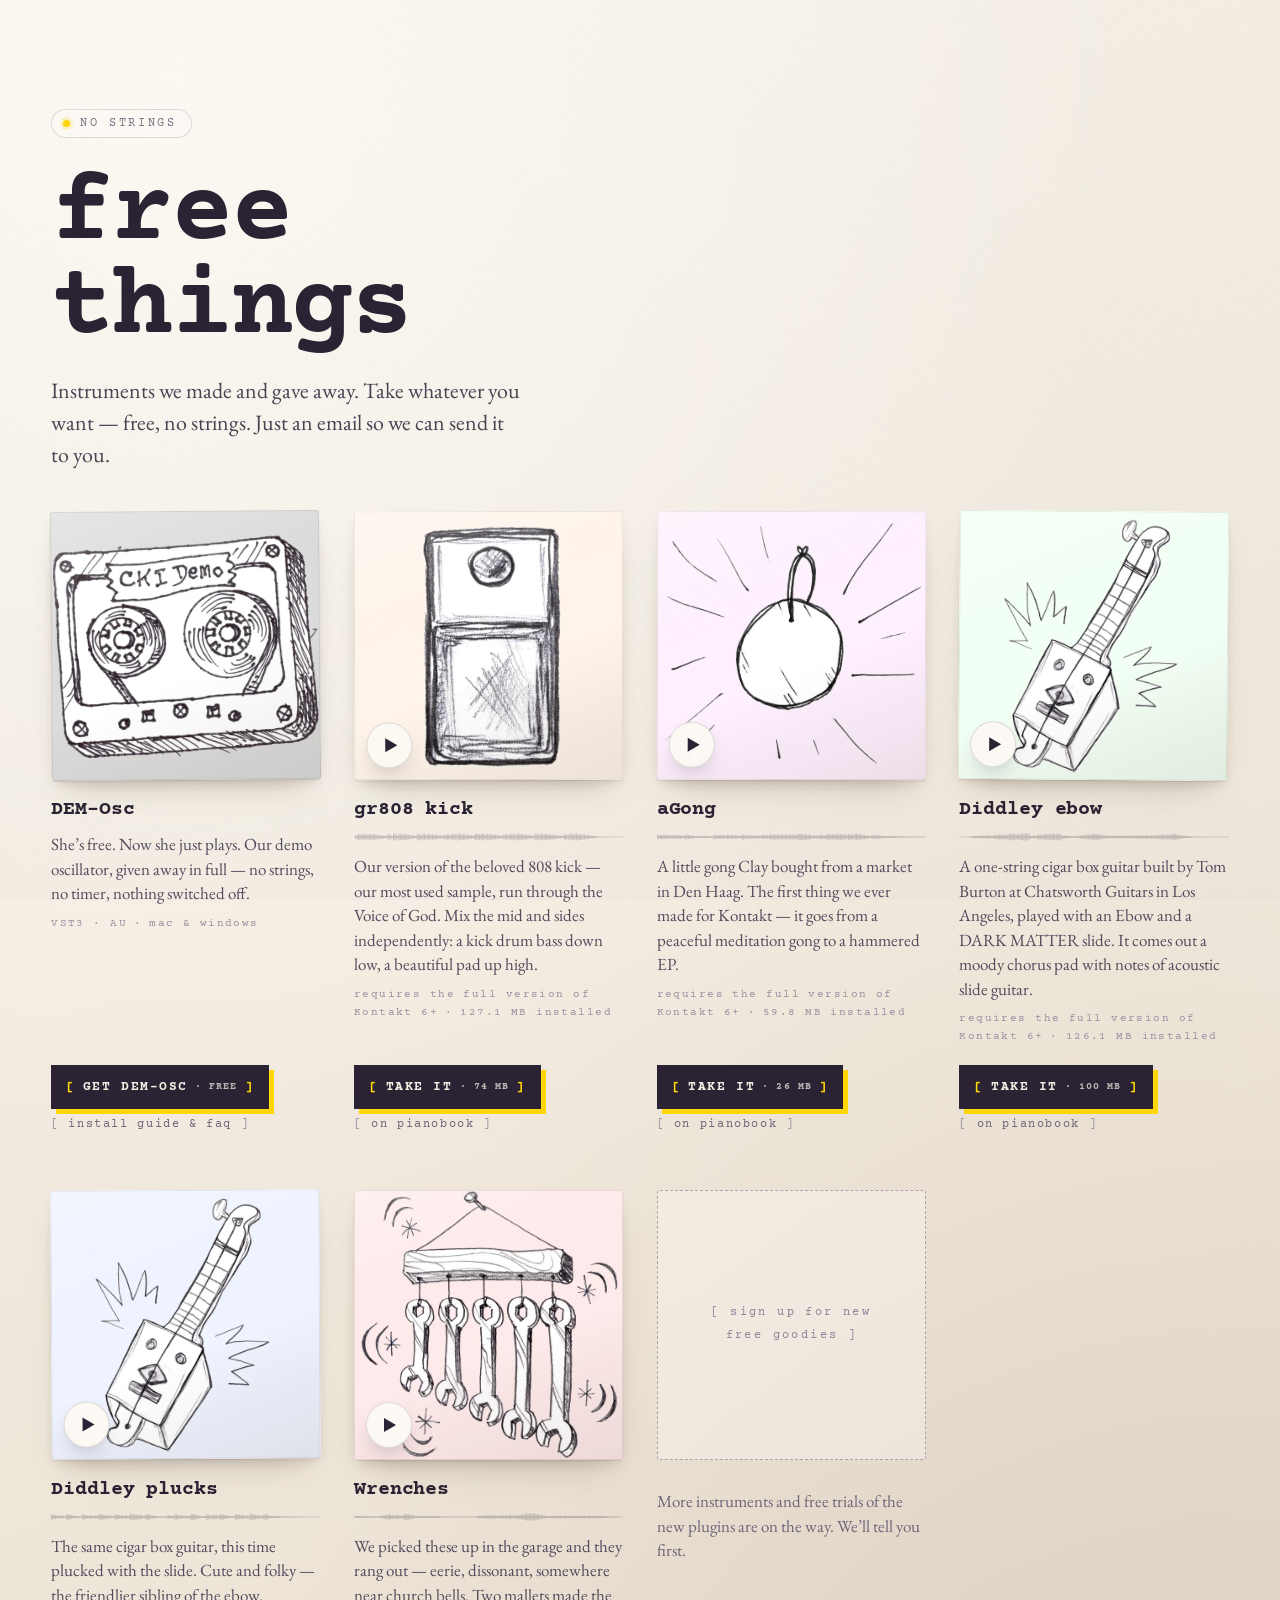
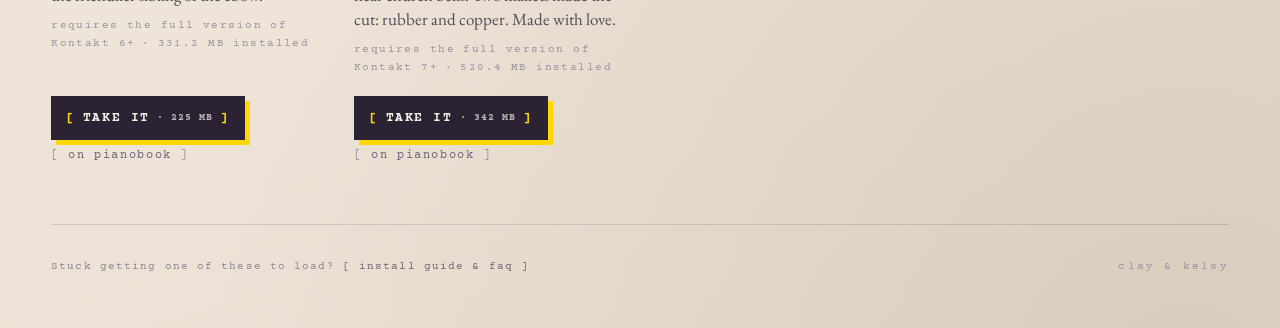
==== index.html @ 27d346ce "free things: the plugins-page graft — ring play button on every tile, eyebrow + lowercase title, ink" ====
<!doctype html>
<html lang="en">
<head>
<meta charset="utf-8">
<meta name="viewport" content="width=device-width, initial-scale=1, viewport-fit=cover">
<meta name="theme-color" content="#f4eee4">
<title>Free Things — clay &amp; kelsy</title>
<meta name="description" content="Instruments we made and gave away. Hear them, take whatever you want.">
<link rel="preconnect" href="https://fonts.googleapis.com">
<link rel="preconnect" href="https://fonts.gstatic.com" crossorigin>
<link href="https://fonts.googleapis.com/css2?family=Courier+Prime:wght@400;700&family=EB+Garamond:ital,wght@0,400;1,400&display=swap" rel="stylesheet">
<link rel="stylesheet" href="styles.css?v=38">
</head>
<body>

<div id="page">

  <header id="mast">
    <div class="mast-in">
      <p class="eyebrow"><span class="dot" aria-hidden="true"></span>no strings</p>
      <h1 class="h1">free things</h1>
      <p class="lede">Instruments we made and gave away. Take whatever you want — free,
        no strings. Just an email so we can send it to you.</p>
    </div>
    <button id="soundBtn" class="sound" hidden aria-pressed="false">
      <span class="eq" aria-hidden="true"><i></i><i></i><i></i></span>
      <span class="sb-label">stop</span>
    </button>
  </header>

  <main id="table"></main>

  <footer id="foot">
    <p class="f-note">Stuck getting one of these to load?
      <a href="https://clayandkelsy.com/install-guide-faq/" target="_top">[ install guide &amp; faq ]</a></p>
    <p class="f-brand">clay &amp; kelsy</p>
  </footer>

</div>

<script src="items.js?v=38"></script>
<script src="waveforms.js?v=38"></script>
<script src="app.js?v=38"></script>
</body>
</html>
---- styles.css ----
/* ==========================================================================
   FREE THINGS — the table
   Objects laid out on a lit surface. Everything visible, nothing to dig.

   No vh/dvh/svh anywhere: the embed grows the iframe to this page's own
   height, and mixing the two is how you get a resize loop.
   ========================================================================== */

:root{
  --paper:#f4eee4;
  --ink:#2b2333;
  --muted:#6f6479;
  --faint:#9a91a1;
  --pink:#cc5f97;
  --pink-deep:#b34a82;
  --signal:#ffd707;
  --rule:rgba(43,35,51,.15);

  --pad: clamp(20px, 4vw, 56px);
  --mono:"Courier Prime", ui-monospace, "SFMono-Regular", Menlo, monospace;
  --serif:"EB Garamond", Georgia, "Times New Roman", serif;
}

*{box-sizing:border-box}
/* author display rules beat the UA's [hidden] rule — say it once, loudly */
[hidden]{display:none !important}

html{-webkit-text-size-adjust:100%}
body{
  margin:0;
  color:var(--ink);
  font-family:var(--mono);
  -webkit-font-smoothing:antialiased;
  text-rendering:optimizeLegibility;
  overflow-x:hidden;

  /* the surface: light falling from the upper left, warm shade at the far
     corner, and a fine tooth over the whole thing */
  background-color:var(--paper);
  background-image:
    radial-gradient(120% 90% at 14% 4%, rgba(255,252,246,.95) 0%, rgba(255,252,246,0) 62%),
    radial-gradient(130% 110% at 92% 104%, rgba(176,160,140,.30) 0%, rgba(176,160,140,0) 58%),
    linear-gradient(163deg, #f8f3ea 0%, #f1e9dd 52%, #e9dfd1 100%);
  background-attachment:scroll;
}

/* a very fine grain so the surface isn't a flat digital wash */
#page::before{
  content:"";position:fixed;inset:0;z-index:0;pointer-events:none;
  opacity:.30;mix-blend-mode:multiply;
  background-image:url("data:image/svg+xml;charset=utf8,%3Csvg xmlns='http://www.w3.org/2000/svg' width='140' height='140'%3E%3Cfilter id='n'%3E%3CfeTurbulence type='fractalNoise' baseFrequency='.86' numOctaves='3'/%3E%3CfeColorMatrix type='saturate' values='0'/%3E%3C/filter%3E%3Crect width='140' height='140' filter='url(%23n)' opacity='.34'/%3E%3C/svg%3E");
}

#page{position:relative;z-index:1;padding:0 var(--pad) clamp(28px,4vw,54px)}

/* ------------------------------------------------------------------ head */
/* The site header is position:absolute (~79px) and overlays the top of this
   iframe, so everything up here — including the stop button — needs to start
   below it or it can't be clicked. */
#mast{
  display:flex;align-items:flex-start;gap:2em;
  padding:clamp(84px,8.5vw,122px) 0 clamp(24px,3.4vw,40px);
  max-width:1320px;margin:0 auto;
}
.mast-in{max-width:47ch}
.eyebrow{
  display:inline-flex;align-items:center;gap:10px;margin:0;
  font-size:clamp(11px,1.15vw,12px);letter-spacing:.22em;text-transform:uppercase;color:#7d7285;
  border:1px solid var(--rule);border-radius:999px;padding:7px 14px 7px 11px;background:rgba(255,253,249,.7);
}
.eyebrow .dot{width:7px;height:7px;border-radius:50%;background:var(--signal);box-shadow:0 0 0 3px rgba(255,215,7,.22)}
.h1{
  margin:.3em 0 0;font-family:var(--mono);font-weight:700;
  font-size:clamp(46px,9vw,104px);line-height:.9;letter-spacing:-.02em;text-transform:lowercase;color:var(--ink);
}
.lede{
  margin:.85em 0 0;font-family:var(--serif);
  font-size:clamp(16px,1.75vw,22px);line-height:1.45;color:#4a4152;
}

.sound{
  margin-left:auto;flex:none;
  display:flex;align-items:center;gap:.62em;
  background:none;border:0;padding:8px 2px;cursor:pointer;
  font-family:var(--mono);font-size:clamp(10px,1.05vw,12px);
  letter-spacing:.16em;color:var(--muted);
  -webkit-tap-highlight-color:transparent;
}
.sound:hover{color:var(--pink-deep)}
.sound .eq{display:flex;align-items:flex-end;gap:2px;height:11px}
.sound .eq i{width:2px;height:3px;background:currentColor;display:block;transition:height .18s ease}
.sound[aria-pressed="true"]{color:var(--pink-deep)}
.sound[aria-pressed="true"] .eq i:nth-child(1){animation:eq 1.05s -.2s infinite ease-in-out}
.sound[aria-pressed="true"] .eq i:nth-child(2){animation:eq .82s -.5s infinite ease-in-out}
.sound[aria-pressed="true"] .eq i:nth-child(3){animation:eq 1.24s   0s infinite ease-in-out}
@keyframes eq{0%,100%{height:3px}50%{height:11px}}

/* ----------------------------------------------------------------- table */
#table{max-width:1240px;margin:0 auto}

.section{
  display:grid;
  grid-template-columns:repeat(auto-fill, minmax(min(100%, 236px), 1fr));
  gap:clamp(30px,3.4vw,50px) clamp(22px,2.6vw,40px);
  margin:0 0 clamp(30px,3.6vw,50px);
}
.sec-head{
  grid-column:1/-1;display:flex;align-items:center;gap:1.2em;
  margin:clamp(14px,2vw,26px) 0 0;
}
.sec-head span{
  font-size:clamp(10px,1.05vw,12px);letter-spacing:.24em;color:var(--muted);
  white-space:nowrap;
}
.sec-head::after{content:"";flex:1;height:1px;background:var(--rule)}

/* ------------------------------------------------------------ one thing */
/* stories are different lengths — push the actions down so every "take it"
   in a row sits on the same line */
.thing{display:flex;flex-direction:column;margin:0;height:100%;position:relative}
.meta{display:flex;flex-direction:column;flex:1}
.do{margin-top:auto}

/* the object sitting on the table. the wrapper carries the tilt and the lift so
   the play chip travels with the picture; the picture itself is the door */
.objwrap{
  position:relative;width:100%;
  transform:rotate(var(--rot,0deg)) translateY(0);
  transition:transform .34s cubic-bezier(.22,.9,.3,1);
  /* a sideways drag is ours (swipe to the interface); an up-down one is the
     page's, so a finger landing on a tile can still scroll */
  touch-action:pan-y;
}
.obj{
  position:relative;display:block;width:100%;aspect-ratio:1/1;
  border-radius:3px;
  background:var(--tint,#ece5da);
  transition:box-shadow .34s cubic-bezier(.22,.9,.3,1);
  box-shadow:
    0 1px 1px rgba(74,58,44,.13),
    0 6px 12px -4px rgba(74,58,44,.16),
    0 18px 34px -18px rgba(74,58,44,.34);
  cursor:pointer;-webkit-tap-highlight-color:transparent;
  border:0;padding:0;overflow:hidden;
}
.obj:focus-visible{outline:2px solid var(--pink);outline-offset:3px}
/* a picture with nothing behind it yet shouldn't pretend to be clickable */
.obj:disabled,div.obj{cursor:default}
.obj img{
  width:100%;height:100%;object-fit:cover;display:block;
  opacity:0;transition:opacity .5s ease;
}
.obj img.in{opacity:1}
/* the light falls the same way on every object, whatever the artwork is */
.obj::after{
  content:"";position:absolute;inset:0;pointer-events:none;border-radius:inherit;
  background:
    linear-gradient(158deg, rgba(255,255,255,.30) 0%, rgba(255,255,255,0) 38%),
    linear-gradient(158deg, rgba(96,78,62,0) 58%, rgba(96,78,62,.11) 100%);
  box-shadow:inset 0 0 0 1px rgba(74,58,44,.10);
}

.thing:hover .objwrap,
.thing:focus-within .objwrap{ transform:rotate(var(--rot,0deg)) translateY(-7px); }
.thing:hover .obj,
.thing:focus-within .obj{
  box-shadow:
    0 1px 1px rgba(74,58,44,.12),
    0 12px 20px -6px rgba(74,58,44,.17),
    0 34px 54px -24px rgba(74,58,44,.40);
}
.thing.is-playing .obj{
  box-shadow:
    0 1px 1px rgba(74,58,44,.12),
    0 12px 20px -6px rgba(74,58,44,.17),
    0 34px 54px -24px rgba(74,58,44,.40),
    0 0 0 1px rgba(204,95,151,.42);
}

/* ------------------------------------------------- what it actually looks like */
/* the second image, sitting in the tile on a phone (hidden until swiped to) */
.obj .gui{
  position:absolute;inset:0;z-index:1;
  width:100%;height:100%;object-fit:contain;
  padding:5%;background:#fdfbf7;
  opacity:0;pointer-events:none;
  transition:opacity .24s ease;
}
.thing.shows-gui .obj .gui{opacity:1}
.thing.shows-gui .obj .art{opacity:0}

/* the arrow — only on touch, where there is no hover to rely on */
.peek{
  position:absolute;right:8px;top:50%;z-index:3;
  transform:translateY(-50%);
  display:none;align-items:center;justify-content:center;
  width:30px;height:30px;padding:0;margin:0;border:0;border-radius:50%;
  background:rgba(252,249,244,.92);color:var(--pink-deep);
  box-shadow:0 1px 5px rgba(74,58,44,.24);
  cursor:pointer;-webkit-tap-highlight-color:transparent;
  transition:transform .3s cubic-bezier(.3,.9,.3,1);
}
.peek svg{width:11px;height:16px;display:block;margin-left:-1px}
.peek.back{transform:translateY(-50%) rotate(180deg)}
@media (hover:none),(pointer:coarse){ .peek{display:flex} }

/* hear it */
.hear{
  position:absolute;left:12px;bottom:12px;z-index:2;
  width:46px;height:46px;border-radius:50%;margin:0;padding:0;
  border:1px solid var(--rule);background:rgba(252,249,244,.96);
  display:grid;place-items:center;cursor:pointer;
  box-shadow:0 10px 22px -12px rgba(43,35,51,.5);
  transition:transform .15s ease,border-color .2s ease;
  -webkit-tap-highlight-color:transparent;
}
.hear:hover{transform:scale(1.06);border-color:var(--pink)}
.hear:focus-visible{outline:2px solid var(--pink);outline-offset:3px}
.hear .ring{position:absolute;inset:-1px;width:calc(100% + 2px);height:calc(100% + 2px);transform:rotate(-90deg);pointer-events:none}
.hear .ring circle{fill:none;stroke-width:2.2}
.hear .ring .track{stroke:transparent}
.hear .ring .prog{stroke:var(--pink);stroke-linecap:round;stroke-dasharray:125.66;stroke-dashoffset:125.66;transition:stroke-dashoffset .25s linear}
.hear .ico{width:0;height:0;border-style:solid;border-width:7px 0 7px 12px;border-color:transparent transparent transparent var(--ink);margin-left:3px}
.thing.is-playing .hear{border-color:var(--pink)}
.thing.is-playing .hear .ico{width:12px;height:14px;border:0;margin:0;background:linear-gradient(90deg,var(--ink) 0 4px,transparent 4px 8px,var(--ink) 8px 12px)}
.hear .hl{position:absolute;width:1px;height:1px;overflow:hidden;clip:rect(0 0 0 0);white-space:nowrap}

/* -------------------------------------------------------------- the copy */
.meta{padding-top:clamp(15px,1.5vw,21px)}

.name{
  margin:0;font-family:var(--mono);font-weight:700;
  font-size:clamp(17px,1.55vw,21px);letter-spacing:-.005em;line-height:1.15;
  color:var(--ink);
}

/* the rule under the name is that instrument's waveform, inked as it plays */
.wave{display:block;width:100%;height:14px;margin:.5em 0 0}

.story{
  margin:.6em 0 0;font-family:var(--serif);
  font-size:clamp(14.5px,1.4vw,17px);line-height:1.44;color:#544b5d;
}
.specs{
  margin:.85em 0 0;font-size:clamp(9.5px,.95vw,11px);letter-spacing:.13em;
  color:var(--faint);line-height:1.65;
}
/* short specs stay whole ("59.8 MB installed"); long ones are allowed to wrap */
.specs span.nb{white-space:nowrap}
.specs i{font-style:normal;padding:0 .62em}

.do{display:flex;flex-wrap:wrap;align-items:center;gap:.55em 1.15em;padding-top:1.15em}
.take{
  display:inline-flex;align-items:center;gap:.55em;text-decoration:none;
  min-height:44px;padding:0 14px;background:var(--ink);color:var(--paper);
  font-family:var(--mono);font-weight:700;font-size:clamp(11.5px,1.1vw,13px);letter-spacing:.12em;text-transform:uppercase;
  border:1px solid var(--ink);border-radius:0;box-shadow:5px 5px 0 var(--signal);white-space:nowrap;
  transition:transform .12s ease,box-shadow .12s ease;
}
.take::before{content:"[";color:var(--signal)}
.take::after{content:"]";color:var(--signal)}
.take em{font-style:normal;font-size:.8em;letter-spacing:.1em;color:rgba(244,238,228,.72)}
.take:hover{transform:translate(2px,2px);box-shadow:3px 3px 0 var(--signal);color:var(--paper)}
.take:focus-visible{outline:2px solid var(--pink-deep);outline-offset:3px}

.more{
  text-decoration:none;color:var(--muted);
  font-size:clamp(10px,1vw,11.5px);letter-spacing:.14em;transition:color .2s ease;
}
.more::before{content:"[ ";color:var(--faint)}
.more::after{content:" ]";color:var(--faint)}
.more:hover{color:var(--pink-deep)}

/* ------------------------------------------------- the empty place setting */
.thing--soon .slot{
  width:100%;aspect-ratio:1/1;border-radius:3px;
  border:1px dashed rgba(122,105,120,.55);
  background:rgba(255,253,249,.34);
  display:flex;align-items:center;justify-content:center;
  padding:14px;text-decoration:none;
  transition:border-color .22s ease,background .22s ease;
}
.thing--soon .slot span{
  font-size:clamp(10px,1.05vw,12px);letter-spacing:.20em;line-height:1.9;
  color:#8e849a;text-align:center;transition:color .22s ease;
}
/* non-breaking spaces, or the closing bracket wraps onto a line by itself */
a.slot span::before{content:"[\00a0";}
a.slot span::after{content:"\00a0]";}
a.slot span{text-wrap:balance}
a.slot:hover{border-color:var(--pink);border-style:solid;background:rgba(255,255,255,.72)}
a.slot:hover span{color:var(--pink-deep)}
a.slot:focus-visible{outline:2px solid var(--pink);outline-offset:3px}
.thing--soon .story{color:var(--muted)}

/* ---------------------------------------------------------------- footer */
#foot{
  max-width:1320px;margin:0 auto;
  display:flex;flex-wrap:wrap;gap:.8em 2em;align-items:baseline;
  justify-content:space-between;
  padding-top:clamp(22px,2.6vw,34px);
  border-top:1px solid var(--rule);
}
.f-note{
  margin:0;font-size:clamp(9.5px,.95vw,11px);letter-spacing:.1em;line-height:1.7;
  color:#8d8494;white-space:nowrap;      /* question and link stay on one line */
}
.f-note strong{color:var(--muted);font-weight:400}
.f-note a{color:var(--muted);text-decoration:none;transition:color .2s ease}
.f-note a:hover{color:var(--pink-deep)}
.f-brand{margin:0;font-size:clamp(9.5px,.95vw,11px);letter-spacing:.2em;color:var(--faint)}

/* ---------------------------------------------------------------- narrow */
@media (max-width:719px){
  #mast{flex-direction:column;gap:1.1em;padding-bottom:26px}
  .sound{margin-left:0}
  .section{grid-template-columns:1fr;gap:26px}

  /* on a phone each thing is a row: object left, words right */
  .thing{display:grid;grid-template-columns:116px 1fr;gap:16px;align-items:start}
  .obj{width:116px}
  .meta{padding-top:2px;min-width:0}
  .name{font-size:17px}
  .story{font-size:14px;line-height:1.4;margin-top:.55em}
  .specs{margin-top:.6em}
  .do{padding-top:.85em;gap:.5em .9em}
  .take{padding:.55em .9em;font-size:11.5px}
  .hear{left:7px;bottom:7px;padding:6px 9px;font-size:9.5px}
  /* the interface is a wide screenshot — at thumbnail size it's a smudge, so
     while it's showing the tile takes the whole row and the words drop below */
  .thing.shows-gui{grid-template-columns:1fr;gap:12px}
  .thing.shows-gui .objwrap,
  .thing.shows-gui .obj{width:100%}
  .thing.shows-gui .obj{aspect-ratio:1.85/1}
  .thing.shows-gui .obj .gui{padding:3%}

  .thing--soon .slot{width:116px;padding:8px}
  .thing--soon .slot span{letter-spacing:.14em;line-height:1.7}
  .wave{height:13px}
  /* one line won't fit a phone — better to wrap than to clip the link off */
  .f-note{white-space:normal}
}

@media (prefers-reduced-motion:reduce){
  .obj,.hear{transition:none}
  .thing:hover .obj,.thing:focus-within .obj{transform:rotate(var(--rot,0deg))}
  .sound[aria-pressed="true"] .eq i{animation:none;height:7px}
}
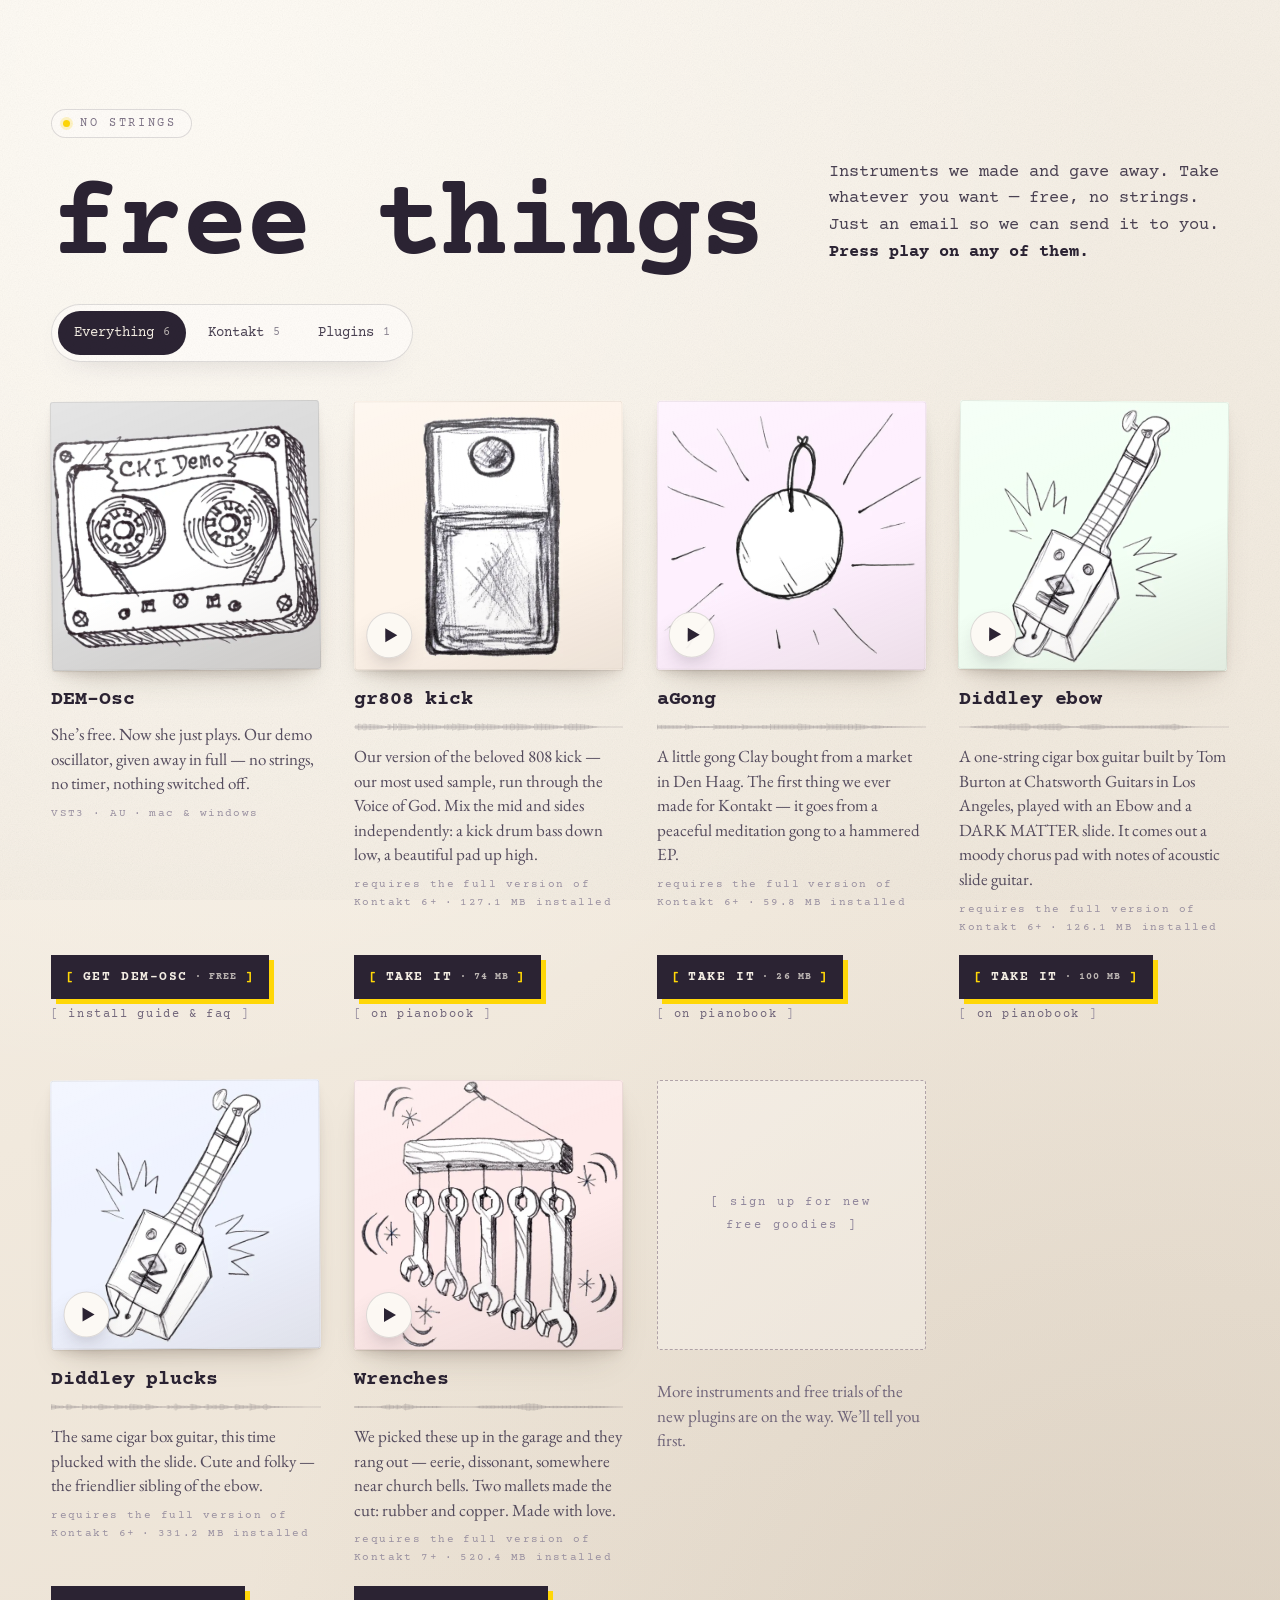
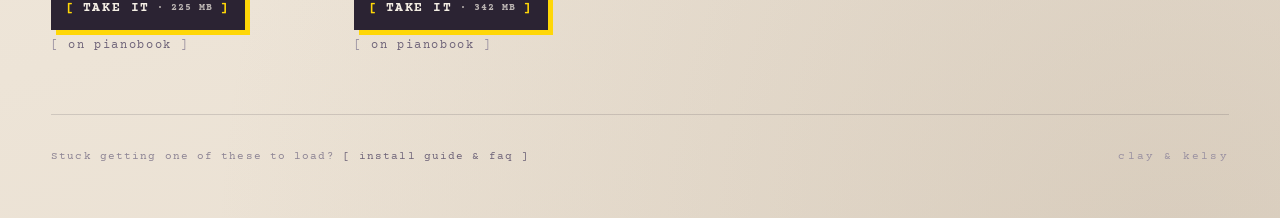
==== commit cc612da2: "free things: the /plugins/ head grid (title left, lede right, on the tile column) and a self-buildin" ====
--- a/index.html
+++ b/index.html
@@ -9,7 +9,7 @@
 <link rel="preconnect" href="https://fonts.googleapis.com">
 <link rel="preconnect" href="https://fonts.gstatic.com" crossorigin>
 <link href="https://fonts.googleapis.com/css2?family=Courier+Prime:wght@400;700&family=EB+Garamond:ital,wght@0,400;1,400&display=swap" rel="stylesheet">
-<link rel="stylesheet" href="styles.css?v=38">
+<link rel="stylesheet" href="styles.css?v=39">
 </head>
 <body>
 
@@ -18,15 +18,19 @@
   <header id="mast">
     <div class="mast-in">
       <p class="eyebrow"><span class="dot" aria-hidden="true"></span>no strings</p>
-      <h1 class="h1">free things</h1>
-      <p class="lede">Instruments we made and gave away. Take whatever you want — free,
-        no strings. Just an email so we can send it to you.</p>
+      <div class="mast-grid">
+        <h1 class="h1">free things</h1>
+        <p class="lede">Instruments we made and gave away. Take whatever you want — free,
+          no strings. Just an email so we can send it to you. <strong>Press play on any of them.</strong></p>
+      </div>
     </div>
     <button id="soundBtn" class="sound" hidden aria-pressed="false">
       <span class="eq" aria-hidden="true"><i></i><i></i><i></i></span>
       <span class="sb-label">stop</span>
     </button>
   </header>
+
+  <nav class="filter" aria-label="Filter by type"><div class="pills"></div></nav>
 
   <main id="table"></main>
 
@@ -38,8 +42,8 @@
 
 </div>
 
-<script src="items.js?v=38"></script>
-<script src="waveforms.js?v=38"></script>
-<script src="app.js?v=38"></script>
+<script src="items.js?v=39"></script>
+<script src="waveforms.js?v=39"></script>
+<script src="app.js?v=39"></script>
 </body>
 </html>
--- a/styles.css
+++ b/styles.css
@@ -59,10 +59,34 @@
    below it or it can't be clicked. */
 #mast{
   display:flex;align-items:flex-start;gap:2em;
-  padding:clamp(84px,8.5vw,122px) 0 clamp(24px,3.4vw,40px);
-  max-width:1320px;margin:0 auto;
-}
-.mast-in{max-width:47ch}
+  padding:clamp(84px,8.5vw,122px) 0 clamp(18px,2.4vw,26px);
+  max-width:1240px;margin:0 auto;   /* same column as the tiles, so the title sits on their edge */
+}
+.mast-in{flex:1;min-width:0}
+/* the /plugins/ head: title left, lede right, both on one baseline */
+.mast-grid{display:grid;grid-template-columns:minmax(0,1fr) minmax(0,400px);gap:22px 48px;align-items:end;margin-top:22px}
+@media (max-width:820px){ .mast-grid{grid-template-columns:minmax(0,1fr);align-items:start;gap:16px} .lede{padding-bottom:0} }
+/* the browser: one pill per category, built by the script, counts included */
+.filter{max-width:1240px;margin:0 auto clamp(26px,3vw,40px)}
+.pills{
+  display:flex;gap:6px;padding:6px;width:max-content;max-width:100%;
+  background:rgba(255,253,249,.84);border:1px solid var(--rule);border-radius:999px;
+  overflow-x:auto;scrollbar-width:none;-ms-overflow-style:none;
+  box-shadow:0 12px 30px -24px rgba(43,35,51,.5);
+}
+.pills::-webkit-scrollbar{display:none}
+.pill{
+  flex:none;appearance:none;-webkit-appearance:none;border:0;background:transparent;
+  font-family:var(--mono);font-size:14px;line-height:1;color:#4a4152;
+  padding:0 16px;min-height:44px;border-radius:999px;cursor:pointer;
+  display:inline-flex;align-items:center;gap:9px;transition:background .18s ease,color .18s ease;
+}
+.pill .n{font-size:12px;color:#8a8390}
+.pill:hover{background:rgba(43,35,51,.06)}
+.pill:focus-visible{outline:2px solid var(--ink);outline-offset:2px}
+.pill[aria-pressed="true"]{background:var(--ink);color:var(--paper)}
+.pill[aria-pressed="true"] .n{color:rgba(244,238,228,.7)}
+.thing[hidden]{display:none}   /* an author display beats [hidden] unless you say so */
 .eyebrow{
   display:inline-flex;align-items:center;gap:10px;margin:0;
   font-size:clamp(11px,1.15vw,12px);letter-spacing:.22em;text-transform:uppercase;color:#7d7285;
@@ -70,13 +94,14 @@
 }
 .eyebrow .dot{width:7px;height:7px;border-radius:50%;background:var(--signal);box-shadow:0 0 0 3px rgba(255,215,7,.22)}
 .h1{
-  margin:.3em 0 0;font-family:var(--mono);font-weight:700;
-  font-size:clamp(46px,9vw,104px);line-height:.9;letter-spacing:-.02em;text-transform:lowercase;color:var(--ink);
+  margin:0;font-family:var(--mono);font-weight:700;
+  font-size:clamp(48px,10vw,112px);line-height:.9;letter-spacing:-.02em;text-transform:lowercase;color:var(--ink);
 }
 .lede{
-  margin:.85em 0 0;font-family:var(--serif);
-  font-size:clamp(16px,1.75vw,22px);line-height:1.45;color:#4a4152;
-}
+  margin:0;padding-bottom:12px;font-family:var(--mono);
+  font-size:clamp(15px,1.3vw,18px);line-height:1.6;color:#4a4152;max-width:46ch;
+}
+.lede strong{color:var(--ink);font-weight:700}
 
 .sound{
   margin-left:auto;flex:none;
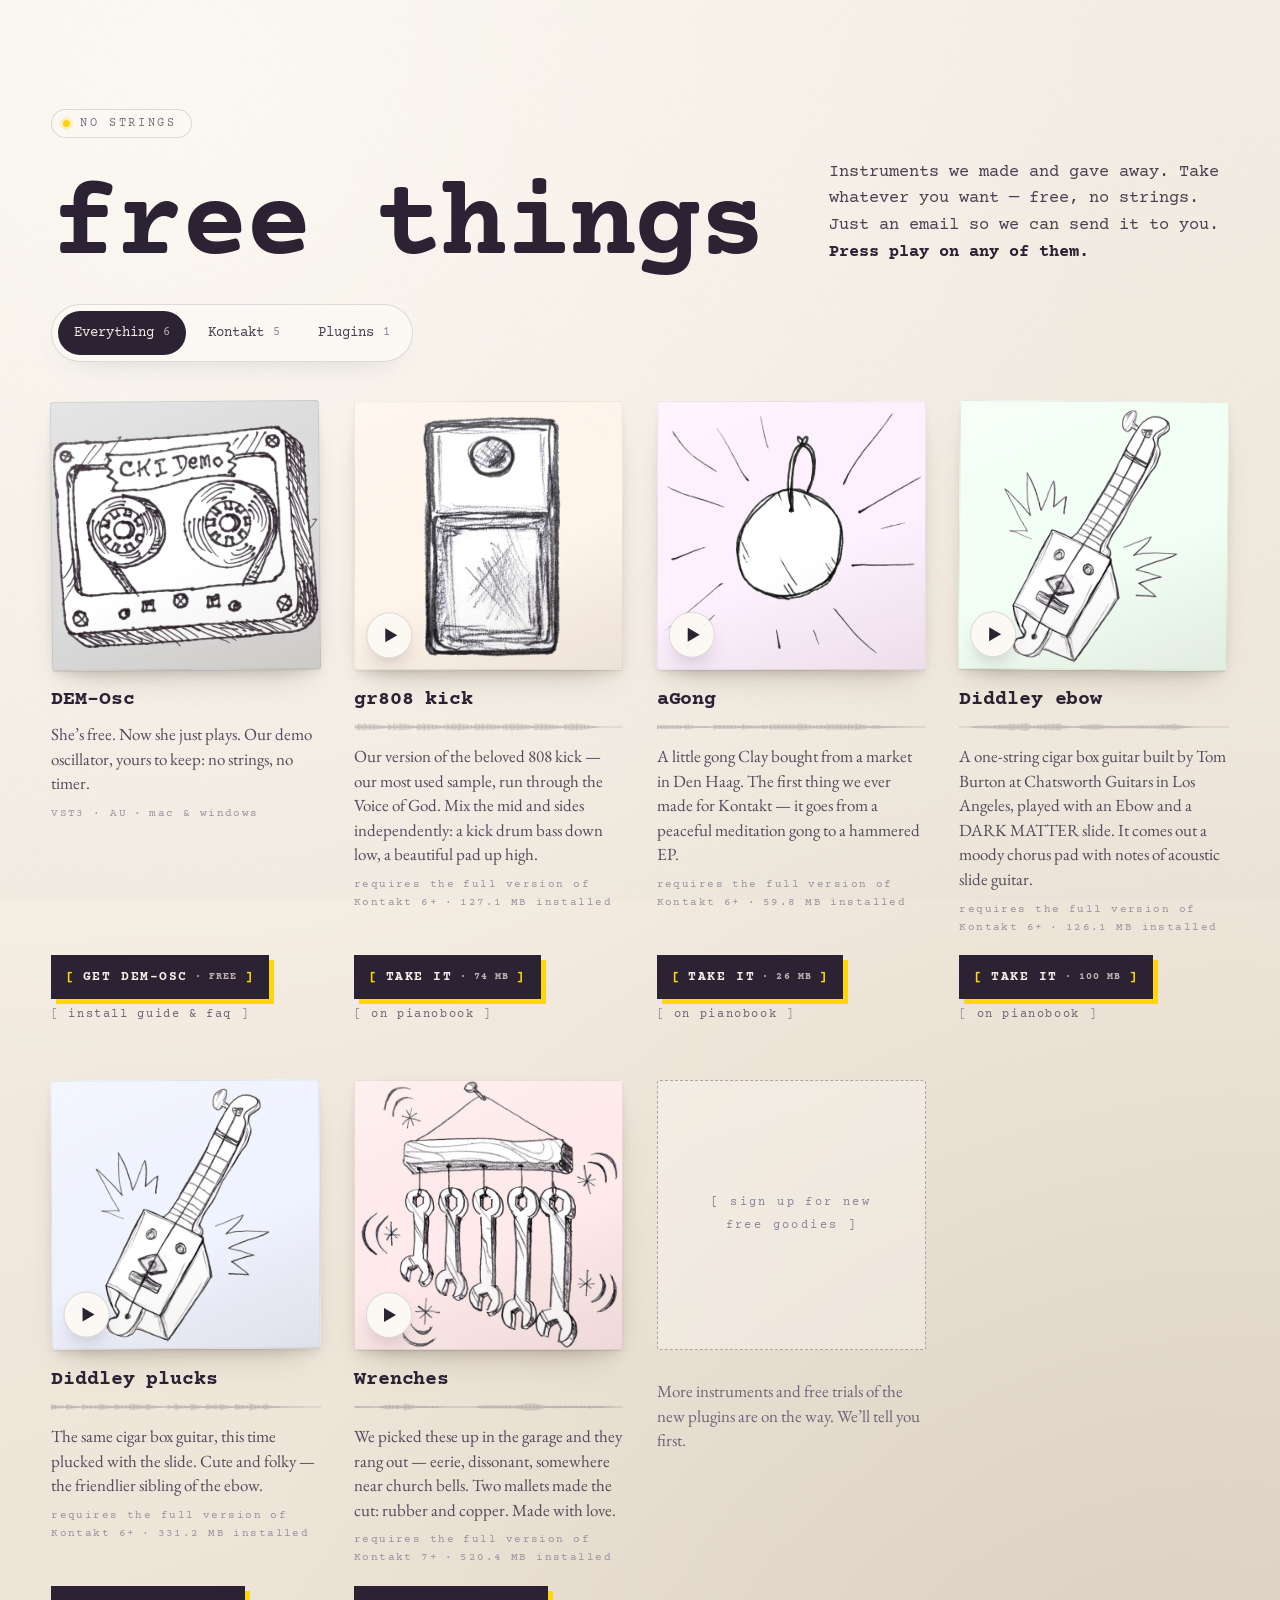
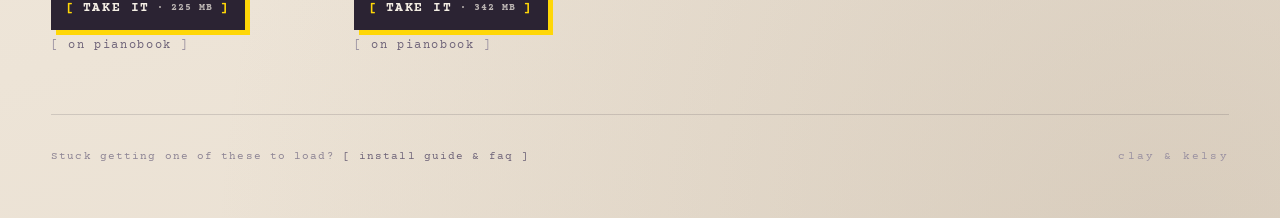
==== commit a5dd2c08: "Free things: DEM-Osc card no longer says 'nothing switched off' (FACTS policy 13) Co-Authored-By: Cl" ====
--- a/index.html
+++ b/index.html
@@ -9,7 +9,7 @@
 <link rel="preconnect" href="https://fonts.googleapis.com">
 <link rel="preconnect" href="https://fonts.gstatic.com" crossorigin>
 <link href="https://fonts.googleapis.com/css2?family=Courier+Prime:wght@400;700&family=EB+Garamond:ital,wght@0,400;1,400&display=swap" rel="stylesheet">
-<link rel="stylesheet" href="styles.css?v=39">
+<link rel="stylesheet" href="styles.css?v=41">
 </head>
 <body>
 
@@ -42,8 +42,8 @@
 
 </div>
 
-<script src="items.js?v=39"></script>
-<script src="waveforms.js?v=39"></script>
-<script src="app.js?v=39"></script>
+<script src="items.js?v=42"></script>
+<script src="waveforms.js?v=41"></script>
+<script src="app.js?v=41"></script>
 </body>
 </html>
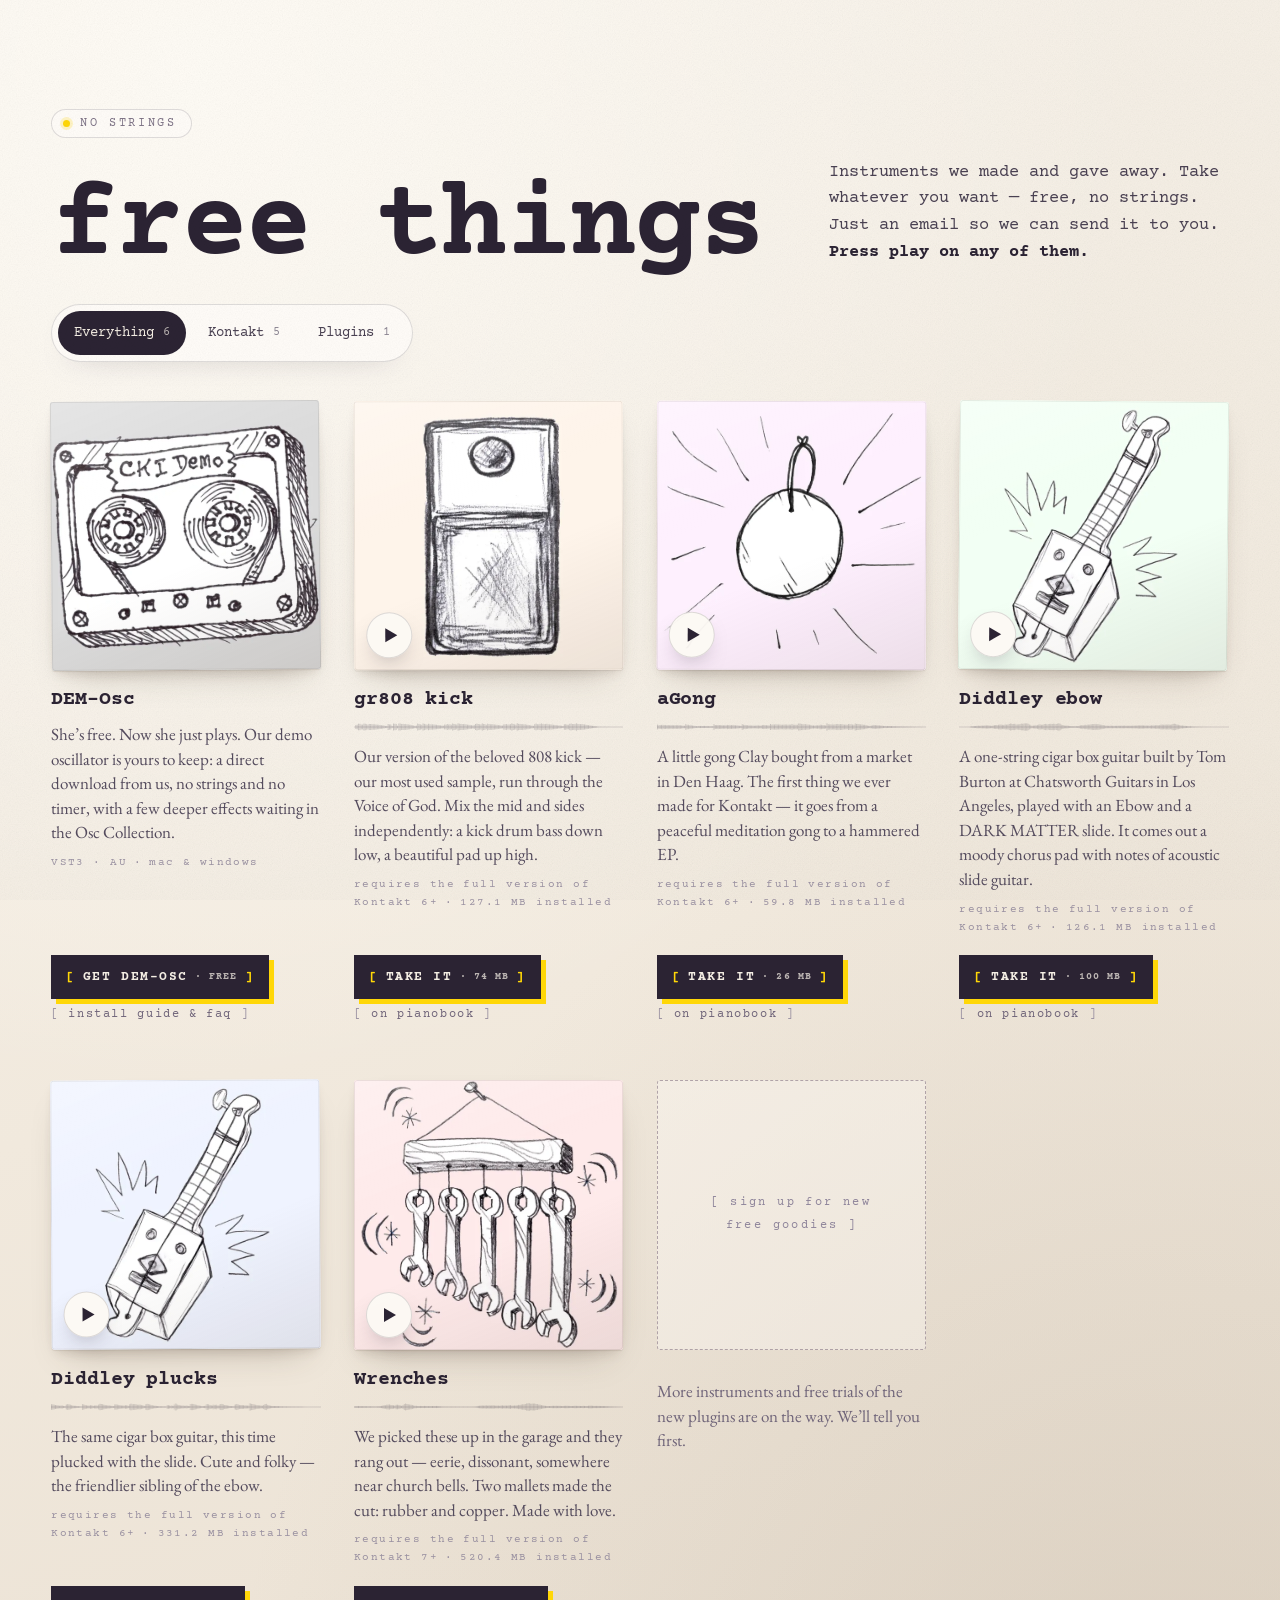
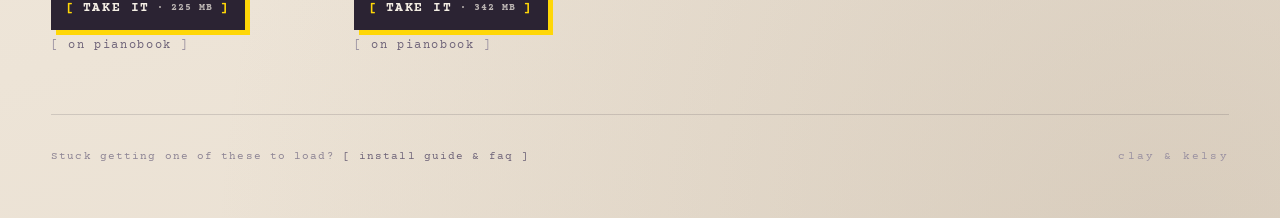
==== commit 8487cd7c: "Kelsy's approved DEM-Osc wording (2026-10-10, via North) Co-Authored-By: Claude Opus 5.5 <noreply@an" ====
--- a/index.html
+++ b/index.html
@@ -42,7 +42,7 @@
 
 </div>
 
-<script src="items.js?v=42"></script>
+<script src="items.js?v=43"></script>
 <script src="waveforms.js?v=41"></script>
 <script src="app.js?v=41"></script>
 </body>
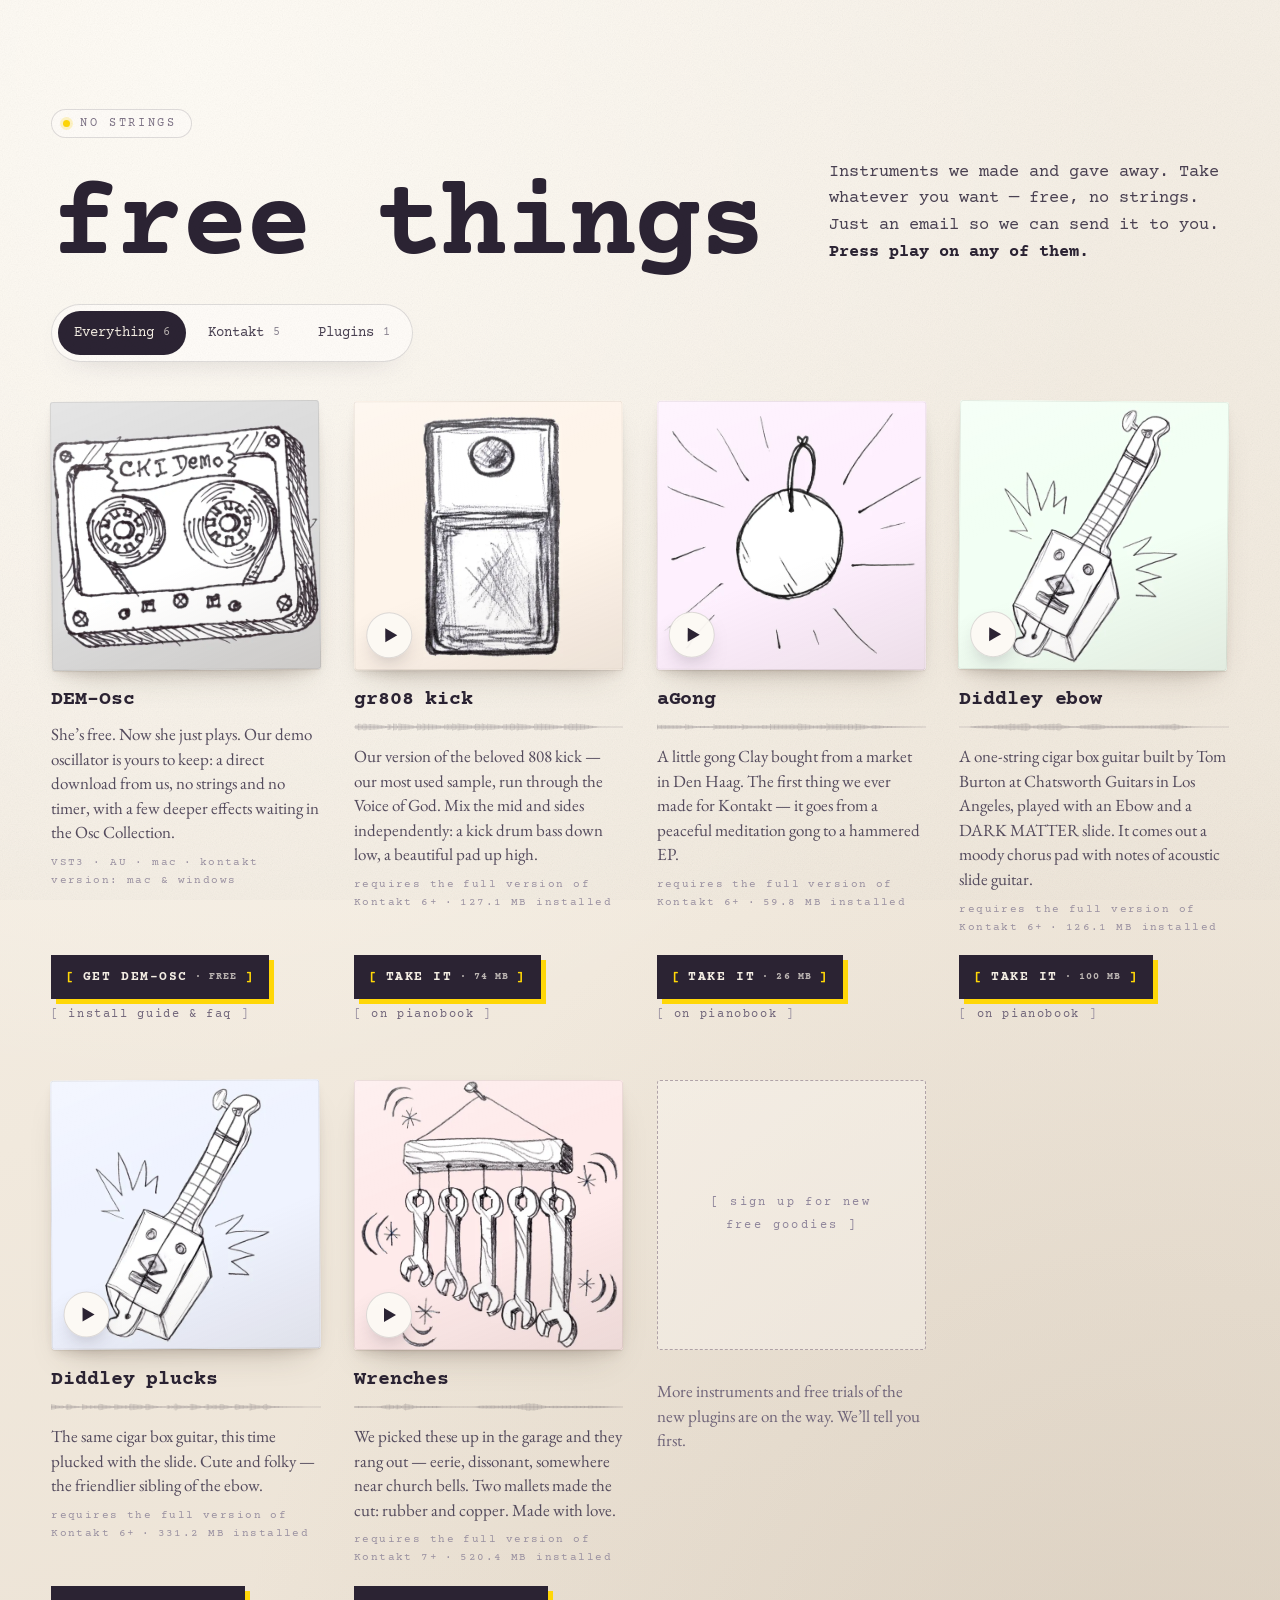
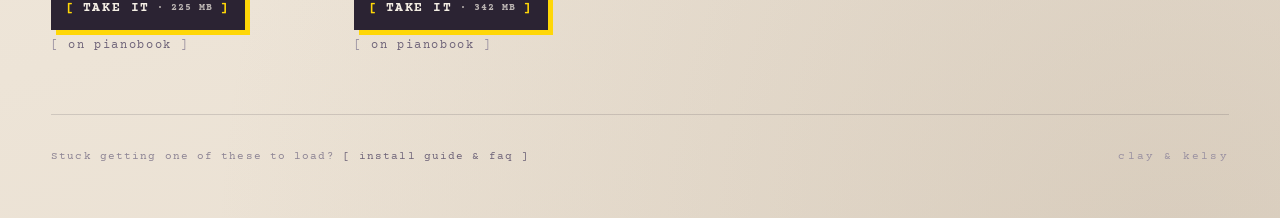
==== commit 23c62bad: "Free things: DEM-Osc card says Mac plugin plus a Kontakt version for Windows; 'Free to keep, no time" ====
--- a/index.html
+++ b/index.html
@@ -42,7 +42,7 @@
 
 </div>
 
-<script src="items.js?v=43"></script>
+<script src="items.js?v=44"></script>
 <script src="waveforms.js?v=41"></script>
 <script src="app.js?v=41"></script>
 </body>
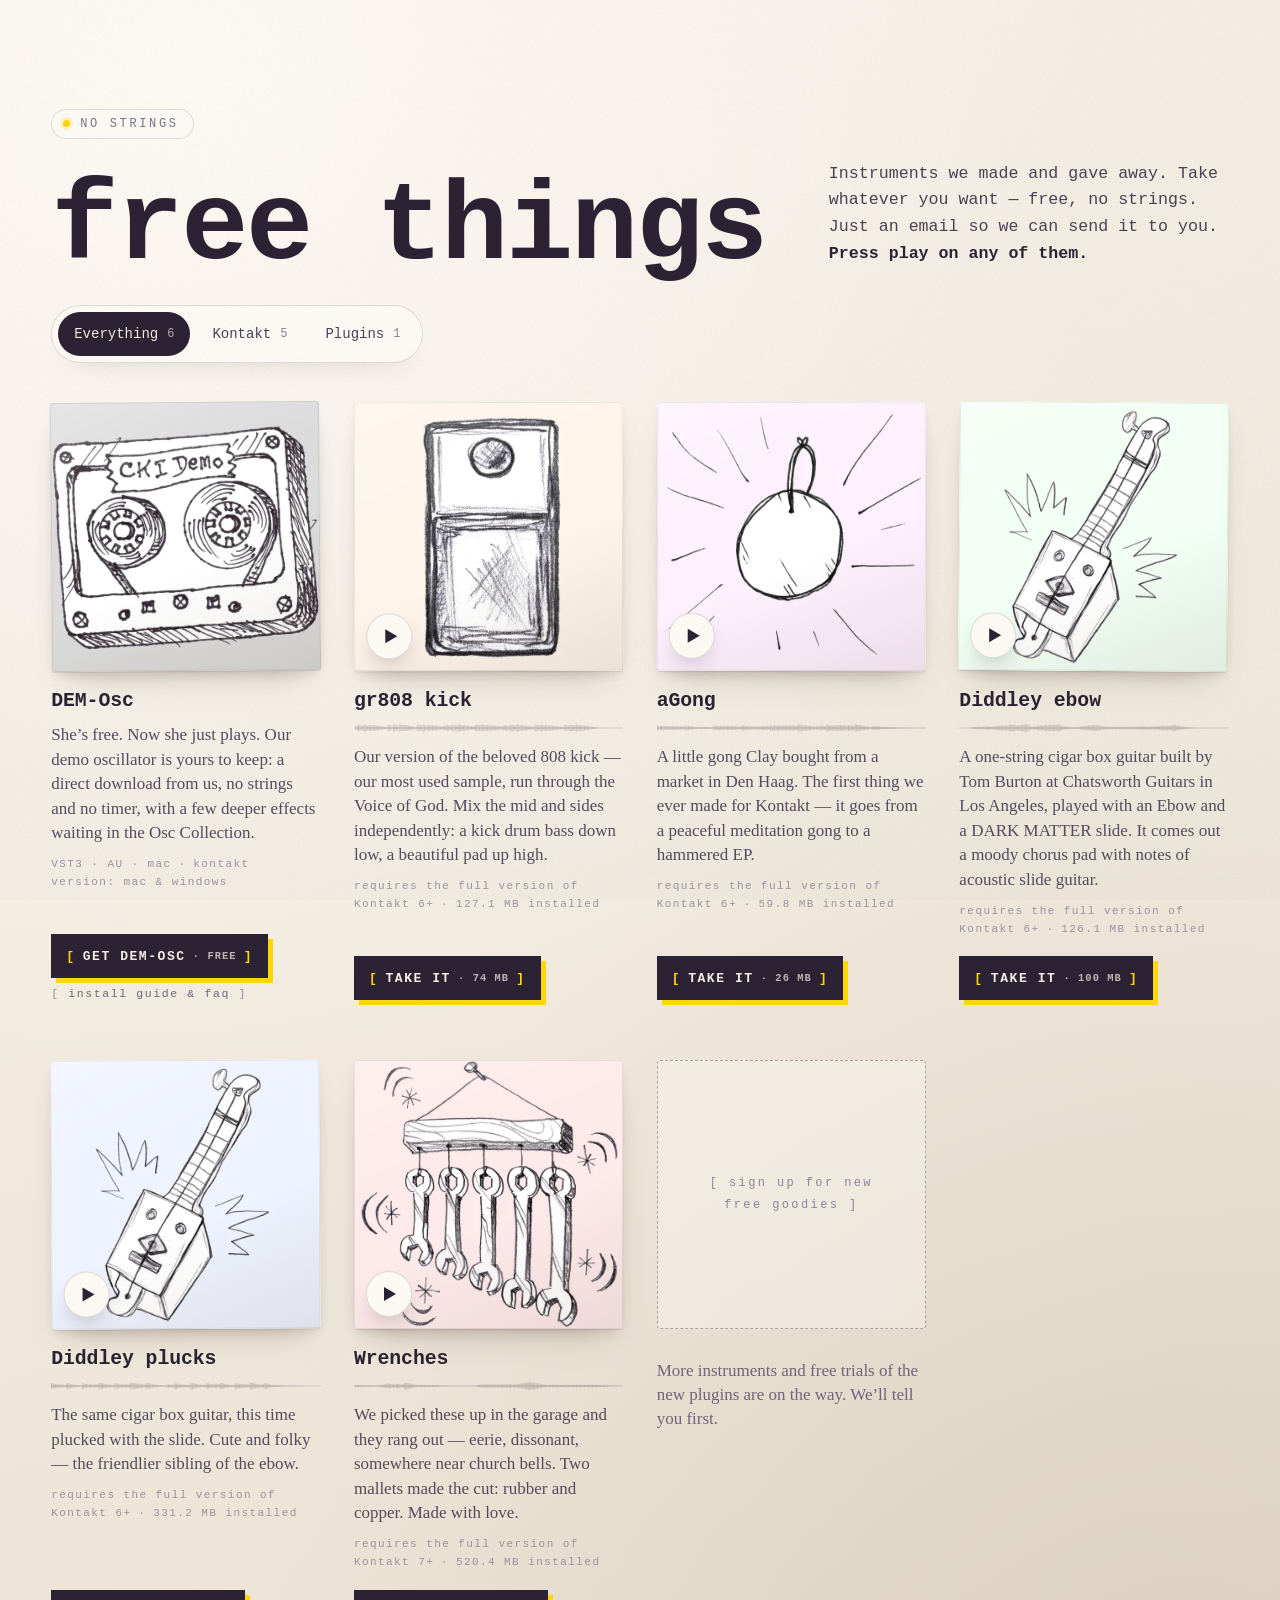
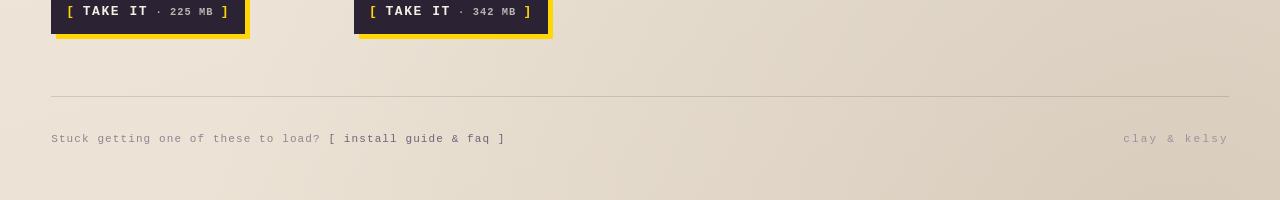
==== commit 36110057: "China: fonts from our own address instead of Google (Clay, Nov 20) fonts.css points at the same font" ====
--- a/index.html
+++ b/index.html
@@ -6,9 +6,7 @@
 <meta name="theme-color" content="#f4eee4">
 <title>Free Things — clay &amp; kelsy</title>
 <meta name="description" content="Instruments we made and gave away. Hear them, take whatever you want.">
-<link rel="preconnect" href="https://fonts.googleapis.com">
-<link rel="preconnect" href="https://fonts.gstatic.com" crossorigin>
-<link href="https://fonts.googleapis.com/css2?family=Courier+Prime:wght@400;700&family=EB+Garamond:ital,wght@0,400;1,400&display=swap" rel="stylesheet">
+<link rel="stylesheet" href="/free-things/fonts.css">
 <link rel="stylesheet" href="styles.css?v=41">
 </head>
 <body>
